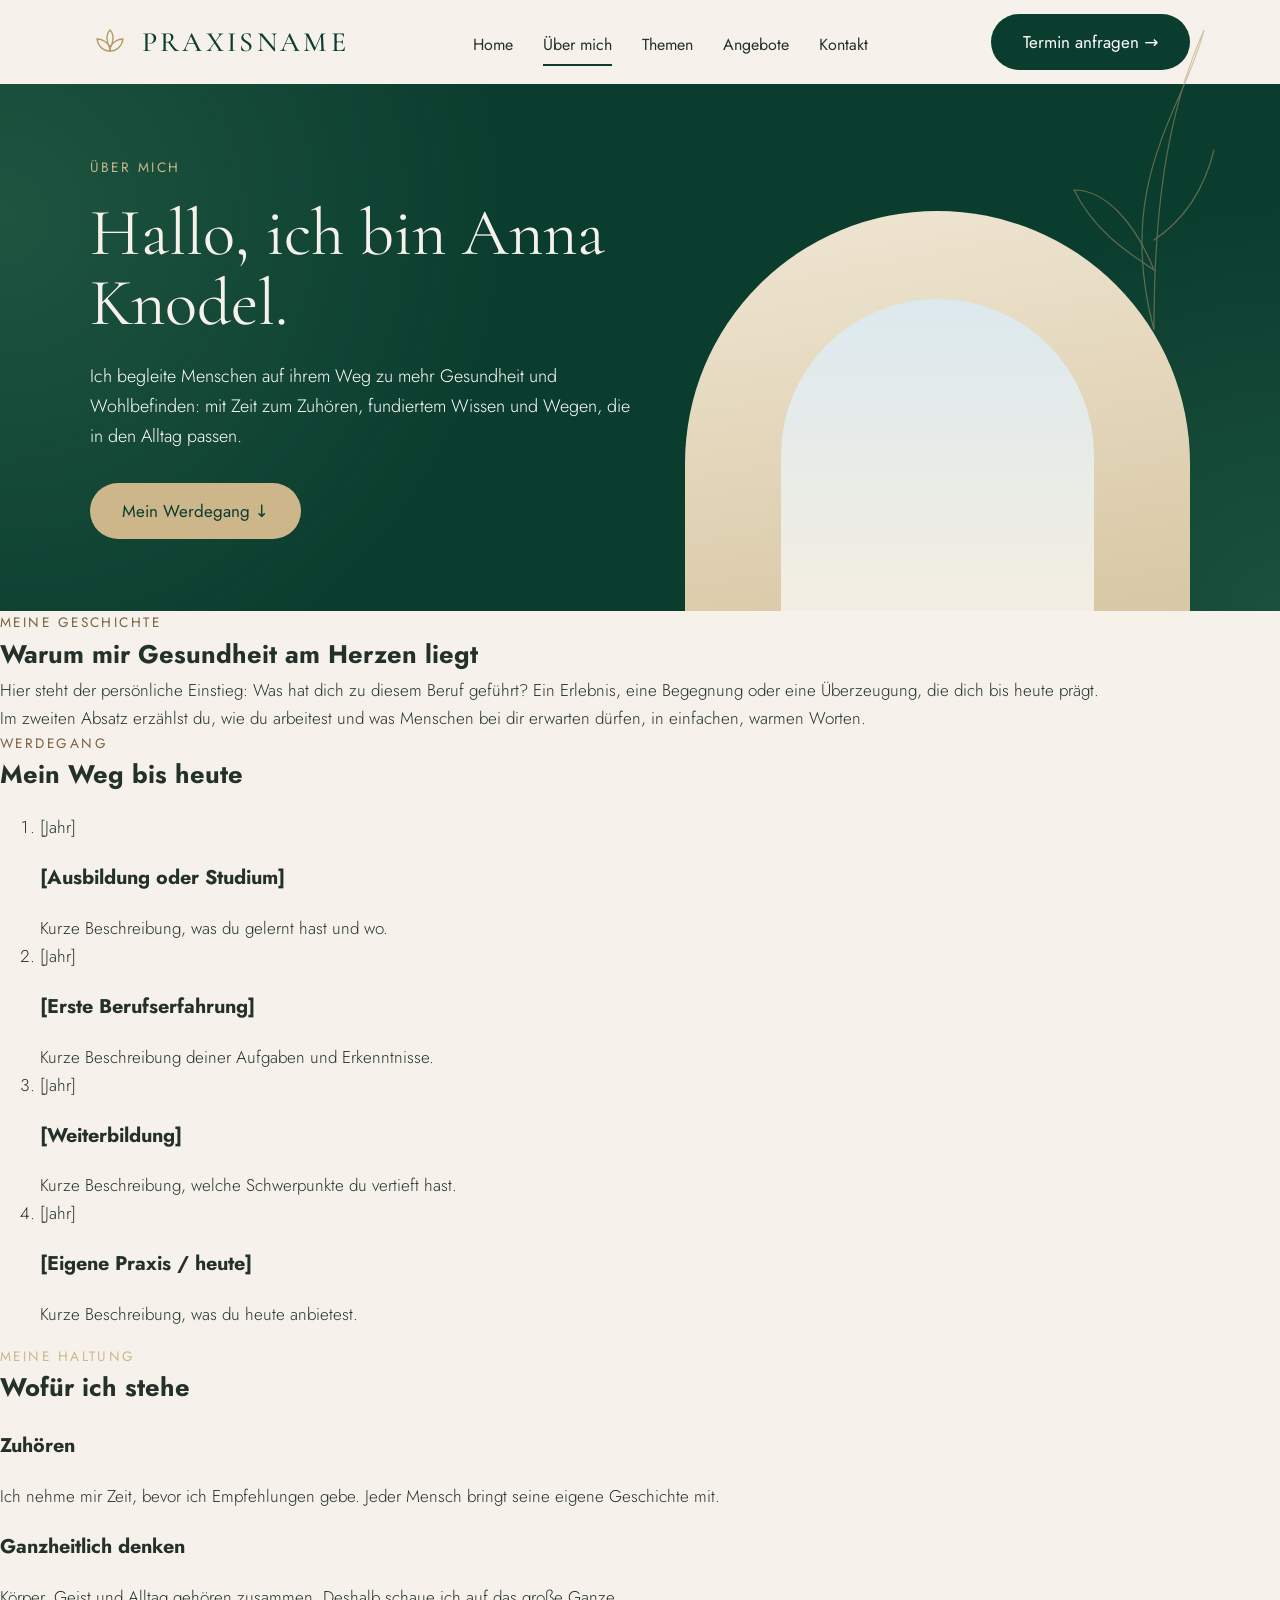
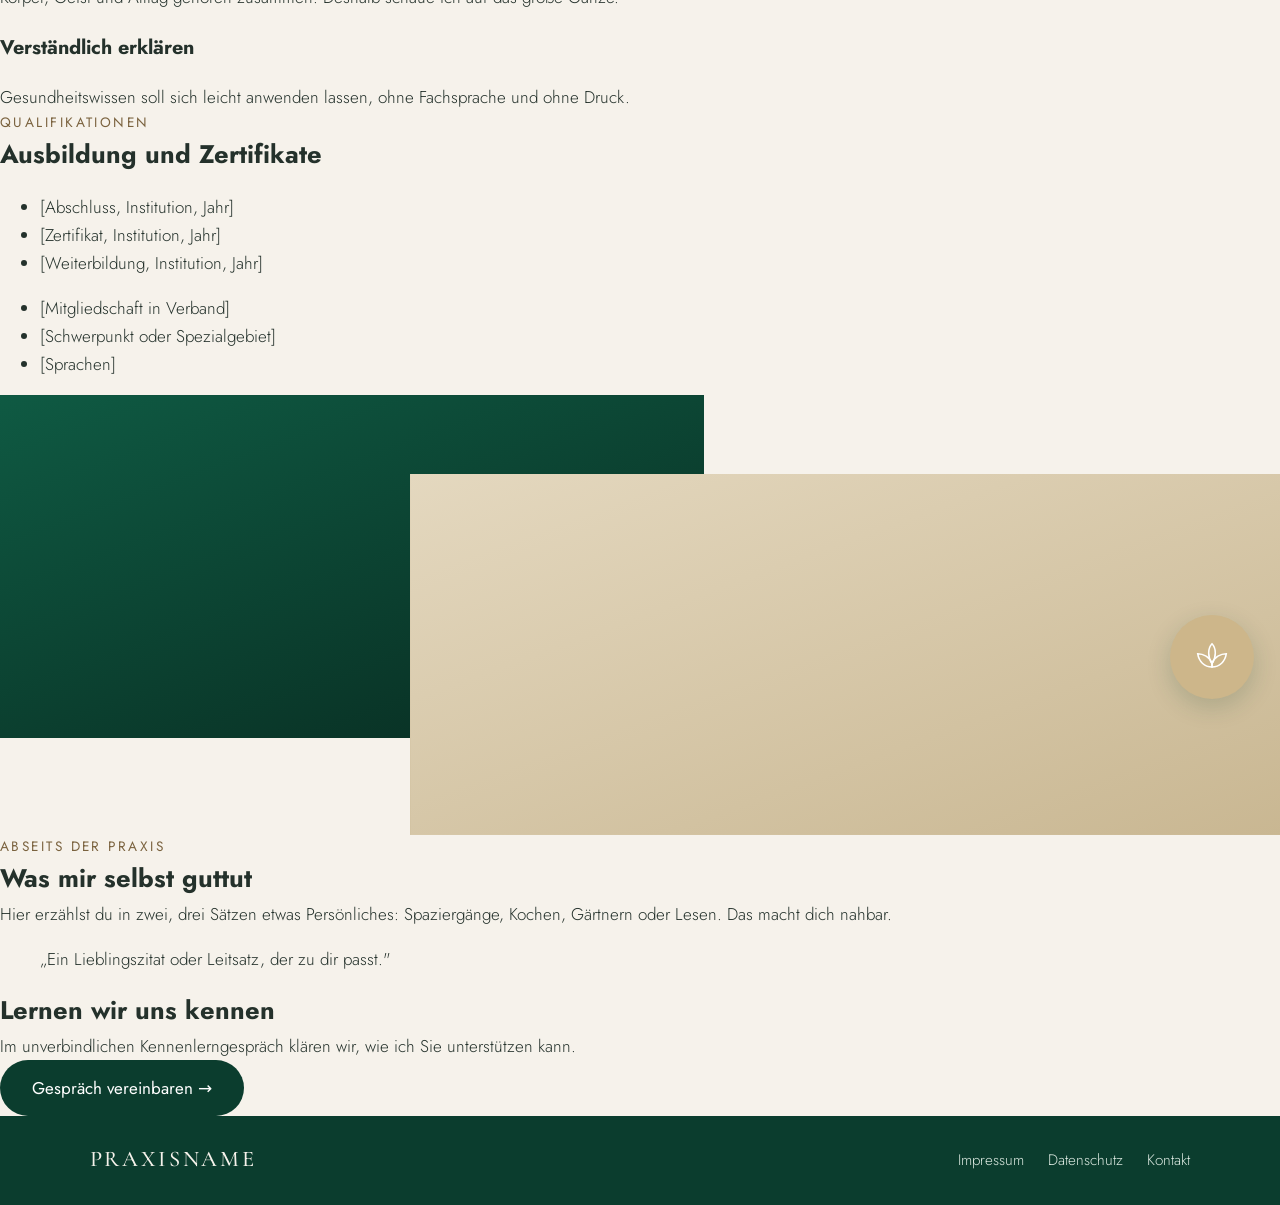
==== about-me.html @ 9db003ac "Create about-me.html" ====
<!DOCTYPE html>
<html lang="de">
<head>
  <meta charset="utf-8">
  <meta name="viewport" content="width=device-width, initial-scale=1">
  <meta name="color-scheme" content="only light">
  <title>Über mich | Praxisname</title>
  <meta name="description" content="Wer ich bin, wie ich arbeite und wofür ich stehe.">
  <link rel="preconnect" href="https://fonts.googleapis.com">
  <link rel="preconnect" href="https://fonts.gstatic.com" crossorigin>
  <link href="https://fonts.googleapis.com/css2?family=Cormorant+Garamond:ital,wght@0,400;0,500;0,600;1,400&family=Jost:wght@300;400;500&display=swap" rel="stylesheet">
  <link rel="stylesheet" href="style.css">
</head>
<body>

<!-- Links zeigen auf die Hauptseite; bei Bedarf die Adresse anpassen -->
<header class="site-header">
  <a class="logo" href="https://levinxd-09.github.io/Website-von-Anna/" aria-label="Praxisname, zur Startseite">
    <svg viewBox="0 0 40 40" width="40" height="40" aria-hidden="true"><use href="#lotus"/></svg>
    <span>Praxisname</span>
  </a>
  <nav class="main-nav" aria-label="Hauptmenü">
    <a href="https://levinxd-09.github.io/Website-von-Anna/">Home</a>
    <a href="#top" aria-current="page">Über mich</a>
    <a href="https://levinxd-09.github.io/Website-von-Anna/#themen">Themen</a>
    <a href="https://levinxd-09.github.io/Website-von-Anna/#angebote">Angebote</a>
    <a href="https://levinxd-09.github.io/Website-von-Anna/#kontakt">Kontakt</a>
  </nav>
  <a class="btn btn-dark" href="https://levinxd-09.github.io/Website-von-Anna/#kontakt">Termin anfragen →</a>
</header>

<main id="top">

  <!-- Einstieg -->
  <section class="hero">
    <div class="hero-text">
      <p class="eyebrow">Über mich</p>
      <h1>Hallo, ich bin Anna Knodel.</h1>
      <p class="lead">Ich begleite Menschen auf ihrem Weg zu mehr Gesundheit und Wohlbefinden: mit Zeit zum Zuhören, fundiertem Wissen und Wegen, die in den Alltag passen.</p>
      <a class="btn btn-gold" href="#weg">Mein Werdegang ↓</a>
    </div>
    <!-- Porträt: im CSS bei .arch-inner ein background-image eintragen -->
    <div class="arch" role="img" aria-label="Porträt von [Vorname Nachname]">
      <div class="arch-inner"></div>
    </div>
  </section>

  <!-- Meine Geschichte -->
  <section class="story">
    <div class="section-head">
      <p class="eyebrow dark">Meine Geschichte</p>
      <h2>Warum mir Gesundheit am Herzen liegt</h2>
    </div>
    <div class="story-text">
      <p>Hier steht der persönliche Einstieg: Was hat dich zu diesem Beruf geführt? Ein Erlebnis, eine Begegnung oder eine Überzeugung, die dich bis heute prägt.</p>
      <p>Im zweiten Absatz erzählst du, wie du arbeitest und was Menschen bei dir erwarten dürfen, in einfachen, warmen Worten.</p>
    </div>
  </section>

  <!-- Werdegang -->
  <section class="path" id="weg">
    <div class="section-head">
      <p class="eyebrow dark">Werdegang</p>
      <h2>Mein Weg bis heute</h2>
    </div>
    <ol class="timeline">
      <li><span class="year">[Jahr]</span><div><h3>[Ausbildung oder Studium]</h3><p>Kurze Beschreibung, was du gelernt hast und wo.</p></div></li>
      <li><span class="year">[Jahr]</span><div><h3>[Erste Berufserfahrung]</h3><p>Kurze Beschreibung deiner Aufgaben und Erkenntnisse.</p></div></li>
      <li><span class="year">[Jahr]</span><div><h3>[Weiterbildung]</h3><p>Kurze Beschreibung, welche Schwerpunkte du vertieft hast.</p></div></li>
      <li><span class="year">[Jahr]</span><div><h3>[Eigene Praxis / heute]</h3><p>Kurze Beschreibung, was du heute anbietest.</p></div></li>
    </ol>
  </section>

  <!-- Haltung -->
  <section class="values-dark">
    <div class="section-head">
      <p class="eyebrow">Meine Haltung</p>
      <h2>Wofür ich stehe</h2>
    </div>
    <div class="value-cols">
      <div><h3>Zuhören</h3><p>Ich nehme mir Zeit, bevor ich Empfehlungen gebe. Jeder Mensch bringt seine eigene Geschichte mit.</p></div>
      <div><h3>Ganzheitlich denken</h3><p>Körper, Geist und Alltag gehören zusammen. Deshalb schaue ich auf das große Ganze.</p></div>
      <div><h3>Verständlich erklären</h3><p>Gesundheitswissen soll sich leicht anwenden lassen, ohne Fachsprache und ohne Druck.</p></div>
    </div>
  </section>

  <!-- Qualifikationen -->
  <section class="quals">
    <div class="section-head">
      <p class="eyebrow dark">Qualifikationen</p>
      <h2>Ausbildung und Zertifikate</h2>
    </div>
    <div class="qual-cols">
      <ul>
        <li>[Abschluss, Institution, Jahr]</li>
        <li>[Zertifikat, Institution, Jahr]</li>
        <li>[Weiterbildung, Institution, Jahr]</li>
      </ul>
      <ul>
        <li>[Mitgliedschaft in Verband]</li>
        <li>[Schwerpunkt oder Spezialgebiet]</li>
        <li>[Sprachen]</li>
      </ul>
    </div>
  </section>

  <!-- Persönliches -->
  <section class="personal">
    <div class="collage" aria-hidden="true">
      <!-- Bilder: im CSS bei .collage-a und .collage-b background-image eintragen -->
      <div class="collage-a"></div>
      <div class="collage-b"></div>
      <div class="badge"><svg viewBox="0 0 40 40" width="44" height="44"><use href="#lotus"/></svg></div>
    </div>
    <div class="personal-text">
      <p class="eyebrow dark">Abseits der Praxis</p>
      <h2>Was mir selbst guttut</h2>
      <p>Hier erzählst du in zwei, drei Sätzen etwas Persönliches: Spaziergänge, Kochen, Gärtnern oder Lesen. Das macht dich nahbar.</p>
      <blockquote>„Ein Lieblingszitat oder Leitsatz, der zu dir passt."</blockquote>
    </div>
  </section>

  <!-- Abschluss -->
  <section class="cta">
    <svg class="leaf-art" viewBox="0 0 200 320" aria-hidden="true">
      <path d="M100 310C100 200 110 100 150 10 130 90 60 160 100 310z"/>
      <path d="M100 220c30-20 50-50 60-90"/>
      <path d="M100 250C70 230 40 210 20 170c30 0 60 30 80 80z"/>
    </svg>
    <h2>Lernen wir uns kennen</h2>
    <p>Im unverbindlichen Kennenlerngespräch klären wir, wie ich Sie unterstützen kann.</p>
    <a class="btn btn-dark" href="https://levinxd-09.github.io/Website-von-Anna/#kontakt">Gespräch vereinbaren →</a>
  </section>

</main>

<footer class="site-footer">
  <div class="footer-logo">Praxisname</div>
  <nav aria-label="Rechtliches">
    <a href="#">Impressum</a>
    <a href="#">Datenschutz</a>
    <a href="https://levinxd-09.github.io/Website-von-Anna/#kontakt">Kontakt</a>
  </nav>
</footer>

<svg width="0" height="0" style="position:absolute" aria-hidden="true">
  <symbol id="lotus" viewBox="0 0 40 40" fill="none" stroke="currentColor" stroke-width="1.4" stroke-linecap="round">
    <path d="M20 8c-4 4-4 12 0 18 4-6 4-14 0-18z"/>
    <path d="M20 26c-2-6-8-9-13-9 1 7 6 12 13 12z"/>
    <path d="M20 26c2-6 8-9 13-9-1 7-6 12-13 12z"/>
  </symbol>
</svg>

</body>
</html>
---- style.css ----
/* ---------- Grundwerte ---------- */
:root {
  color-scheme: only light;
  --green-deep: #0B3D2E;
  --green-mid:  #0F5A43;
  --gold:       #CDB68A;
  --gold-line:  #B39A6A;
  --gold-text:  #7A623E;
  --beige:      #F6F2EB;
  --beige-dark: #EFE9DE;
  --ink:        #24312B;
  --ink-soft:   #4A5750;
  --serif: "Cormorant Garamond", Georgia, serif;
  --sans:  "Jost", system-ui, sans-serif;
  --pad:   clamp(20px, 7vw, 100px);
}

*, *::before, *::after { box-sizing: border-box; }
html { scroll-behavior: smooth; }
body {
  margin: 0;
  background: var(--beige);
  color: var(--ink);
  font: 300 1.0625rem/1.65 var(--sans);
}
a { color: inherit; text-decoration: none; }
h1, h2, p { margin: 0; }
:focus-visible { outline: 3px solid var(--gold-line); outline-offset: 3px; }

/* ---------- Buttons ---------- */
.btn {
  display: inline-block;
  padding: 14px 32px;
  border-radius: 999px;
  font-weight: 400;
  transition: background-color .2s, color .2s;
}
.btn-dark { background: var(--green-deep); color: #fff; }
.btn-dark:hover { background: var(--green-mid); }
.btn-gold { background: var(--gold); color: var(--green-deep); }
.btn-gold:hover { background: #E0CDA6; }

/* ---------- Kopfzeile ---------- */
.site-header {
  display: flex; flex-wrap: wrap; align-items: center;
  justify-content: space-between; gap: 12px 32px;
  padding: 14px var(--pad);
  background: var(--beige);
}
.logo {
  display: flex; align-items: center; gap: 12px;
  font: 500 1.75rem/1 var(--serif);
  letter-spacing: .12em; text-transform: uppercase;
  color: var(--green-deep);
}
.logo svg { color: var(--gold-line); }
.main-nav { display: flex; flex-wrap: wrap; gap: 8px 30px; font-weight: 400; font-size: 1rem; }
.main-nav a { padding: 14px 0 6px; border-bottom: 2px solid transparent; }
.main-nav a:hover { border-color: var(--gold-line); }
.main-nav a[aria-current="page"] { border-color: var(--green-deep); }

/* ---------- Hero ---------- */
.hero {
  display: grid; grid-template-columns: 1.1fr 1fr; align-items: end; gap: 40px;
  padding: 72px var(--pad) 0;
  min-height: 460px;
  background-color: var(--green-deep);
  background-image:
    radial-gradient(circle at 0% 25%, rgba(120,190,150,.18), transparent 38%),
    radial-gradient(circle at 100% 100%, rgba(120,190,150,.15), transparent 30%);
  color: #fff;
}
.hero-text { align-self: center; padding-bottom: 72px; }
.eyebrow {
  color: var(--gold); font-weight: 400; font-size: .85rem;
  letter-spacing: .18em; text-transform: uppercase;
}
.eyebrow.dark { color: var(--gold-text); }
.hero h1 {
  margin: 20px 0 24px;
  font: 400 clamp(2.6rem, 5.2vw, 4.25rem)/1.05 var(--serif);
  color: var(--beige);
}
.hero h1 span { color: var(--gold); }
.lead { max-width: 30em; margin-bottom: 32px; font-size: 1.125rem; }

.arch {
  width: 100%; max-width: 520px; height: 400px; justify-self: center;
  display: flex; align-items: flex-end; justify-content: center; overflow: hidden;
  border-radius: 260px 260px 0 0;
  background: linear-gradient(170deg, #EFE6D3, #D8C7A4);
}
.arch-inner {
  width: 62%; height: 78%;
  border-radius: 200px 200px 0 0;
  background: linear-gradient(180deg, #DCE9EE, #F3EEE2) center / cover no-repeat;
  /* Eigenes Bild: background-image: url("bild-hero.jpg"); */
}

/* ---------- Werte-Leiste ---------- */
.values {
  display: grid; grid-template-columns: repeat(auto-fit, minmax(230px, 1fr)); gap: 28px;
  padding: 34px var(--pad);
  background: var(--beige-dark);
}
.value { display: flex; align-items: center; gap: 18px; }
.value svg {
  flex: none; width: 48px; height: 48px;
  fill: none; stroke: var(--gold-line); stroke-width: 1.5;
  stroke-linecap: round; stroke-linejoin: round;
}
.value h2 {
  font: 400 .8rem/1.4 var(--sans);
  letter-spacing: .15em; text-transform: uppercase; color: var(--gold-text);
}
.value p { color: var(--ink-soft); }

/* ---------- Über mich ---------- */
.about {
  position: relative; overflow: hidden;
  display: grid; grid-template-columns: minmax(300px, 560px) minmax(320px, 560px);
  gap: 56px; align-items: center; justify-content: center;
  padding: 80px var(--pad);
}
.collage { position: relative; height: 440px; }
.collage-a, .collage-b { position: absolute; background-size: cover; background-position: center; }
.collage-a {
  inset: 0 auto auto 0; width: 55%; height: 78%;
  background-image: linear-gradient(160deg, var(--green-mid), #082B20);
  /* background-image: url("bild-blaetter.jpg"); */
}
.collage-b {
  inset: 18% 0 0 32%;
  background-image: linear-gradient(160deg, #E4D8BF, #C9B792);
  /* background-image: url("bild-stein.jpg"); */
}
.badge {
  position: absolute; right: 2%; top: 50%;
  width: 84px; height: 84px; border-radius: 50%;
  display: grid; place-items: center;
  background: var(--gold); color: #fff;
  box-shadow: 0 8px 24px rgba(11, 61, 46, .18);
}
.about-text { position: relative; z-index: 1; }
.about-text h2 {
  margin: 14px 0 20px;
  font: 400 clamp(2.2rem, 4vw, 3.1rem)/1.1 var(--serif);
  color: var(--green-deep);
}
.about-text p:not(.eyebrow) { margin-bottom: 28px; color: var(--ink-soft); }
.leaf-art {
  position: absolute; right: 2%; top: 20px; width: 200px; height: 320px;
  fill: none; stroke: var(--gold-line); stroke-width: 1.2; stroke-linecap: round; opacity: .5;
  pointer-events: none;
}

/* ---------- Footer ---------- */
.site-footer {
  display: flex; flex-wrap: wrap; justify-content: space-between; gap: 20px;
  padding: 32px var(--pad);
  background: var(--green-deep); color: #DCE9E1; font-size: .95rem;
}
.footer-logo { font: 500 1.4rem/1 var(--serif); letter-spacing: .12em; text-transform: uppercase; color: var(--beige); }
.site-footer nav { display: flex; flex-wrap: wrap; gap: 24px; }
.site-footer a:hover { color: #fff; }

/* ---------- Mobil ---------- */
@media (max-width: 900px) {
  .hero { grid-template-columns: 1fr; padding-top: 56px; }
  .hero-text { padding-bottom: 8px; }
  .arch { height: 320px; }
  .about { grid-template-columns: 1fr; gap: 40px; }
  .collage { max-width: 520px; width: 100%; margin-inline: auto; }
  .leaf-art { display: none; }
}
@media (prefers-reduced-motion: reduce) {
  html { scroll-behavior: auto; }
  .btn { transition: none; }
}
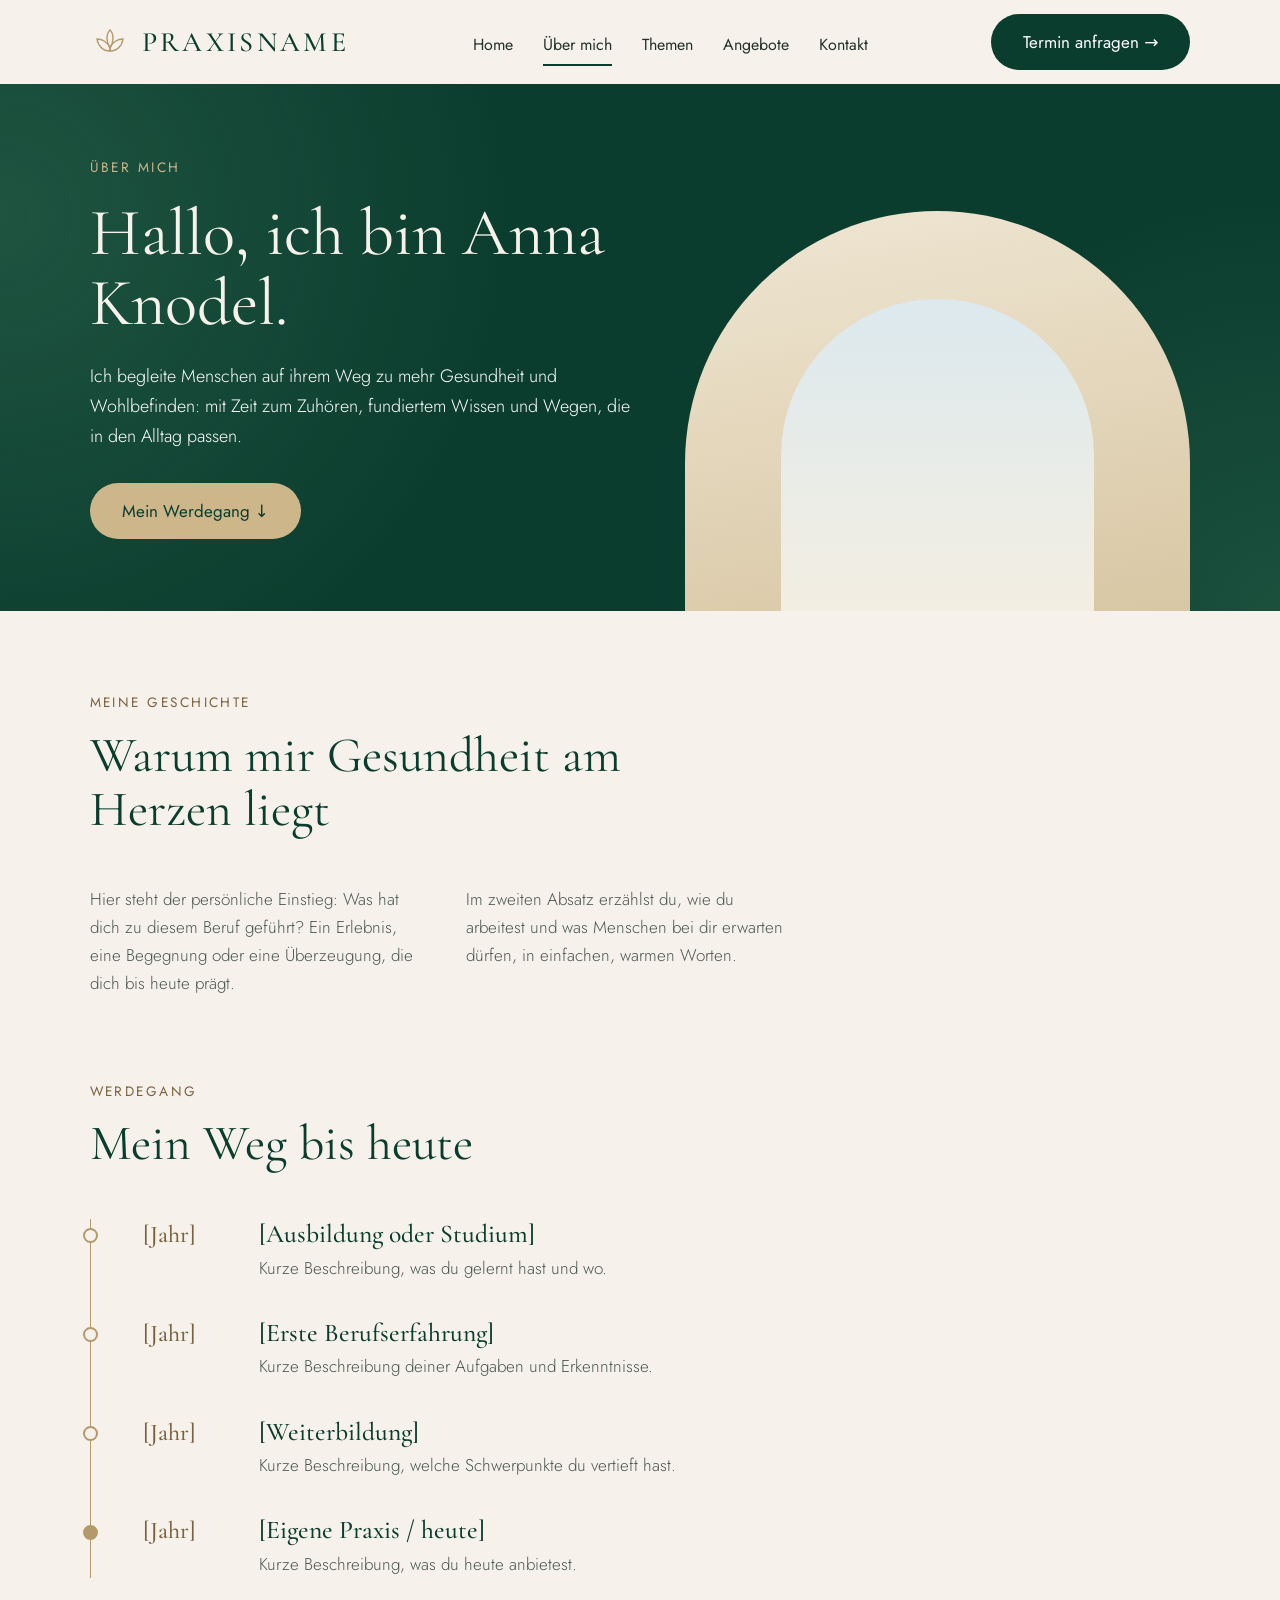
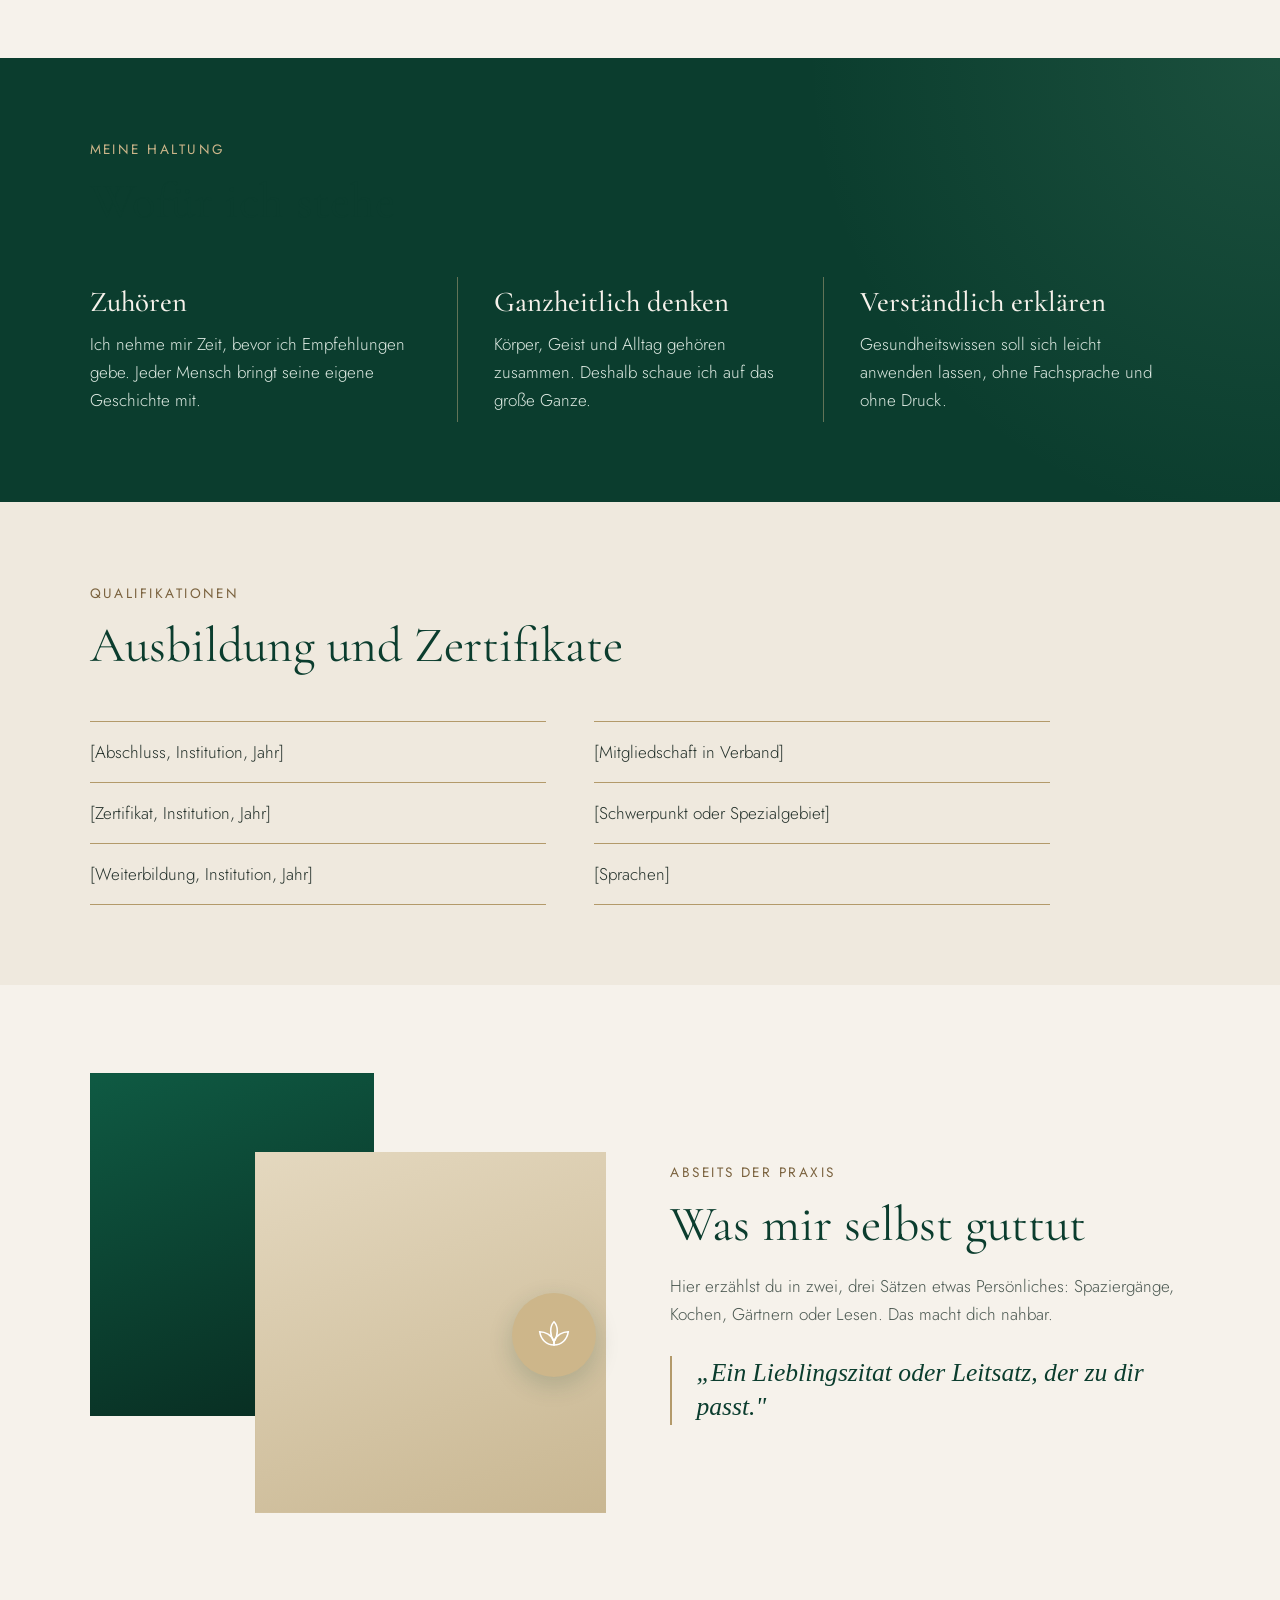
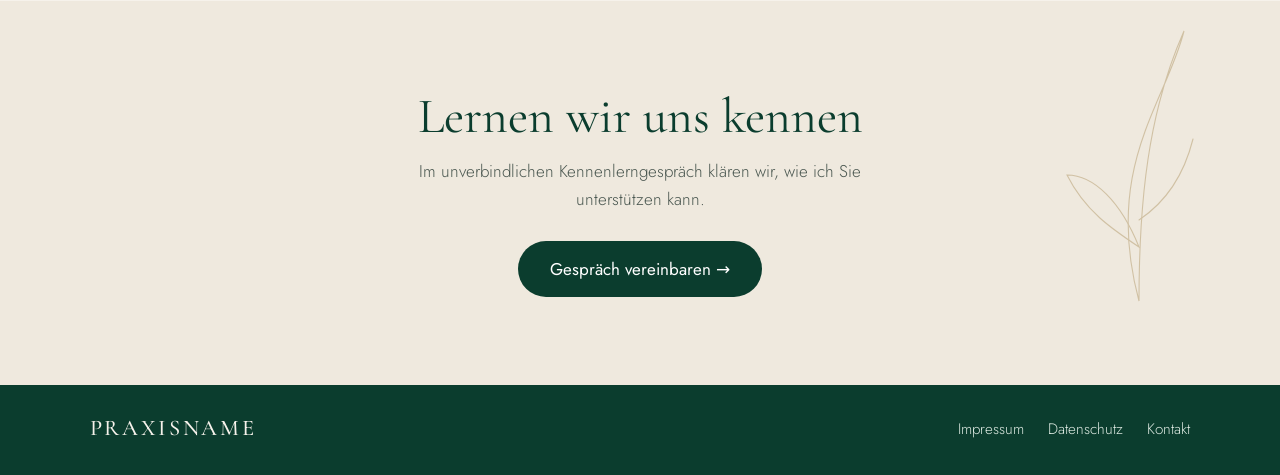
==== commit 3f3aea82: "Update about-me.html" ====
--- a/about-me.html
+++ b/about-me.html
@@ -20,7 +20,7 @@
     <span>Praxisname</span>
   </a>
   <nav class="main-nav" aria-label="Hauptmenü">
-    <a href="https://levinxd-09.github.io/Website-von-Anna/">Home</a>
+    <a href="/index.html/">Home</a>
     <a href="#top" aria-current="page">Über mich</a>
     <a href="https://levinxd-09.github.io/Website-von-Anna/#themen">Themen</a>
     <a href="https://levinxd-09.github.io/Website-von-Anna/#angebote">Angebote</a>
--- a/style.css
+++ b/style.css
@@ -1,3 +1,8 @@
+/* ==========================================================
+   TEIL 1: Hauptseite (Grundwerte, Kopfzeile, Hero, Werte,
+           Über uns, Footer, Mobil)
+   ========================================================== */
+
 /* ---------- Grundwerte ---------- */
 :root {
   color-scheme: only light;
@@ -177,3 +182,173 @@
   html { scroll-behavior: auto; }
   .btn { transition: none; }
 }
+
+
+/* ==========================================================
+   TEIL 2: Erweiterung der Hauptseite (Themen, Angebote, Kontakt)
+   ========================================================== */
+h3, blockquote { margin: 0; }
+
+
+.section-head { max-width: 40rem; margin-bottom: 48px; }
+.section-head h2 {
+  margin: 14px 0 16px;
+  font: 400 clamp(2.2rem, 4vw, 3.1rem)/1.1 var(--serif);
+  color: var(--green-deep);
+}
+.section-head p:not(.eyebrow) { color: var(--ink-soft); }
+
+/* ---------- Themen ---------- */
+.topics { padding: 80px var(--pad); background: var(--beige-dark); }
+.topic-grid {
+  display: grid; gap: 28px;
+  grid-template-columns: repeat(auto-fit, minmax(260px, 1fr));
+}
+.topic {
+  padding: 36px 32px;
+  background: var(--beige);
+  border: 1px solid var(--gold-line);
+  border-radius: 6px;
+}
+.topic svg {
+  width: 48px; height: 48px; margin-bottom: 20px;
+  fill: none; stroke: var(--gold-line); stroke-width: 1.5;
+  stroke-linecap: round; stroke-linejoin: round;
+}
+.topic h3 { margin: 0 0 10px; font: 500 1.7rem/1.2 var(--serif); color: var(--green-deep); }
+.topic p { margin: 0 0 20px; color: var(--ink-soft); }
+.topic a { font-weight: 400; color: var(--green-deep); border-bottom: 1px solid var(--gold-line); }
+.topic a:hover { color: var(--green-mid); }
+
+/* ---------- Angebote ---------- */
+.offers {
+  padding: 80px var(--pad);
+  background-color: var(--green-deep);
+  background-image: radial-gradient(circle at 100% 0%, rgba(120,190,150,.15), transparent 35%);
+  color: #fff;
+}
+.offers .section-head h2 { color: var(--beige); }
+.offer-list { list-style: none; margin: 0 0 44px; padding: 0; max-width: 62rem; }
+.offer-list li {
+  display: flex; flex-wrap: wrap; align-items: baseline; justify-content: space-between; gap: 8px 32px;
+  padding: 28px 0;
+  border-top: 1px solid rgba(205, 182, 138, .45);
+}
+.offer-list li:last-child { border-bottom: 1px solid rgba(205, 182, 138, .45); }
+.offer-list h3 { margin: 0 0 6px; font: 500 1.75rem/1.2 var(--serif); color: var(--beige); }
+.offer-list p { margin: 0; max-width: 34rem; color: #DCE9E1; }
+.offer-meta { color: var(--gold); font-weight: 400; white-space: nowrap; }
+
+/* ---------- Kontakt ---------- */
+.contact {
+  display: grid; grid-template-columns: 1fr 1.1fr; gap: 64px; align-items: start;
+  padding: 80px var(--pad);
+  background: var(--beige);
+}
+.contact-info h2 {
+  margin: 14px 0 16px;
+  font: 400 clamp(2.2rem, 4vw, 3.1rem)/1.1 var(--serif);
+  color: var(--green-deep);
+}
+.contact-info > p:not(.eyebrow) { margin-bottom: 32px; color: var(--ink-soft); }
+.contact-info dl { display: grid; grid-template-columns: 6rem 1fr; gap: 14px 16px; margin: 0; }
+.contact-info dt { font-size: .8rem; letter-spacing: .15em; text-transform: uppercase; color: var(--gold-text); padding-top: .3em; }
+.contact-info dd { margin: 0; color: var(--ink); }
+.contact-info a:hover { color: var(--green-mid); }
+
+.contact-form {
+  display: grid; gap: 8px;
+  padding: 40px;
+  background: #fff;
+  border: 1px solid var(--gold-line);
+  border-radius: 6px;
+}
+.contact-form label:not(.check) { margin-top: 10px; font-weight: 400; color: var(--green-deep); }
+.contact-form input:not([type="checkbox"]),
+.contact-form select,
+.contact-form textarea {
+  width: 100%; padding: 13px 16px;
+  font: inherit; color: var(--ink);
+  background: var(--beige);
+  border: 1px solid var(--gold-line);
+  border-radius: 10px;
+}
+.contact-form textarea { resize: vertical; min-height: 130px; }
+.contact-form .check { display: flex; gap: 12px; align-items: flex-start; margin: 18px 0 8px; font-size: .95rem; color: var(--ink-soft); }
+.contact-form .check input { flex: none; width: 20px; height: 20px; margin-top: 3px; accent-color: var(--green-deep); }
+.contact-form .check a { text-decoration: underline; }
+.contact-form .btn { justify-self: start; border: 0; cursor: pointer; font-family: inherit; font-size: 1rem; }
+
+@media (max-width: 900px) {
+  .contact { grid-template-columns: 1fr; gap: 40px; }
+  .contact-form { padding: 28px 22px; }
+}
+
+
+/* ==========================================================
+   TEIL 3: Seite "Über mich" (ueber-mich.html)
+   Nur aktiv mit <body class="page-about">, damit nichts
+   von der Hauptseite überschrieben wird.
+   ========================================================== */
+.page-about .section-head { max-width: 40rem; margin-bottom: 44px; }
+.page-about .section-head h2 { margin: 14px 0 0; font: 400 clamp(2.2rem, 4vw, 3.1rem)/1.1 var(--serif); color: var(--green-deep); }
+
+/* Einstieg: etwas kleinere Überschrift, größerer Bogen */
+.page-about .hero h1 { font-size: clamp(2.4rem, 4.6vw, 3.75rem); line-height: 1.08; }
+.page-about .arch { max-width: 480px; height: 420px; border-radius: 240px 240px 0 0; }
+.page-about .arch-inner { width: 78%; height: 86%; border-radius: 190px 190px 0 0; }
+
+/* Geschichte */
+.story { padding: 80px var(--pad) 40px; }
+.story-text { max-width: 44rem; columns: 2; column-gap: 48px; color: var(--ink-soft); }
+.story-text p { margin: 0 0 1em; break-inside: avoid; }
+
+/* Werdegang */
+.path { padding: 40px var(--pad) 80px; }
+.timeline { list-style: none; margin: 0; padding: 0 0 0 24px; max-width: 46rem; border-left: 1px solid var(--gold-line); }
+.timeline li { position: relative; display: grid; grid-template-columns: 6rem 1fr; gap: 20px; padding: 0 0 36px 28px; }
+.timeline li::before { content: ""; position: absolute; left: -32px; top: .55em; width: 15px; height: 15px; border-radius: 50%; background: var(--beige); border: 2px solid var(--gold-line); }
+.timeline li:last-child { padding-bottom: 0; }
+.timeline li:last-child::before { background: var(--gold-line); }
+.year { font: 500 1.5rem/1.3 var(--serif); color: var(--gold-text); }
+.timeline h3 { margin: 0 0 4px; font: 500 1.6rem/1.2 var(--serif); color: var(--green-deep); }
+.timeline p { margin: 0; color: var(--ink-soft); }
+
+/* Haltung */
+.values-dark { padding: 80px var(--pad); background-color: var(--green-deep); background-image: radial-gradient(circle at 100% 0%, rgba(120,190,150,.15), transparent 35%); color: #fff; }
+.page-about .values-dark .section-head h2 { color: var(--beige); }
+.value-cols { display: grid; grid-template-columns: repeat(auto-fit, minmax(240px, 1fr)); }
+.value-cols > div { padding: 8px 36px; border-left: 1px solid rgba(205,182,138,.45); }
+.value-cols > div:first-child { padding-left: 0; border-left: 0; }
+.value-cols h3 { margin: 0 0 10px; font: 500 1.8rem/1.2 var(--serif); color: var(--beige); }
+.value-cols p { margin: 0; color: #DCE9E1; }
+
+/* Qualifikationen */
+.quals { padding: 80px var(--pad); background: var(--beige-dark); }
+.qual-cols { display: grid; grid-template-columns: repeat(auto-fit, minmax(260px, 1fr)); gap: 0 48px; max-width: 60rem; }
+.qual-cols ul { list-style: none; margin: 0; padding: 0; }
+.qual-cols li { padding: 16px 0; border-bottom: 1px solid var(--gold-line); color: var(--ink); }
+.qual-cols li:first-child { border-top: 1px solid var(--gold-line); }
+
+/* Persönliches */
+.personal { display: grid; grid-template-columns: minmax(300px, 520px) minmax(320px, 520px); gap: 64px; align-items: center; justify-content: center; padding: 88px var(--pad); }
+.page-about .collage { height: 420px; }
+.personal-text h2 { margin: 14px 0 20px; font: 400 clamp(2.2rem, 4vw, 3.1rem)/1.1 var(--serif); color: var(--green-deep); }
+.personal-text p:not(.eyebrow) { margin: 0 0 28px; color: var(--ink-soft); }
+blockquote { padding-left: 24px; border-left: 2px solid var(--gold-line); font: italic 400 1.6rem/1.35 var(--serif); color: var(--green-deep); }
+
+/* Abschluss */
+.cta { position: relative; overflow: hidden; text-align: center; padding: 88px var(--pad); background: var(--beige-dark); }
+.cta h2 { margin: 0 0 14px; font: 400 clamp(2.2rem, 4vw, 3.1rem)/1.1 var(--serif); color: var(--green-deep); }
+.cta p { max-width: 32rem; margin: 0 auto 28px; color: var(--ink-soft); }
+.cta > :not(.leaf-art) { position: relative; z-index: 1; }
+.cta .leaf-art { right: 4%; top: 20px; width: 180px; height: 290px; }
+
+@media (max-width: 900px) {
+  .page-about .arch { height: 340px; }
+  .story-text { columns: 1; }
+  .timeline li { grid-template-columns: 1fr; gap: 2px; }
+  .value-cols > div { padding: 20px 0; border-left: 0; border-top: 1px solid rgba(205,182,138,.45); }
+  .value-cols > div:first-child { border-top: 0; padding-top: 0; }
+  .personal { grid-template-columns: 1fr; gap: 40px; }
+}
